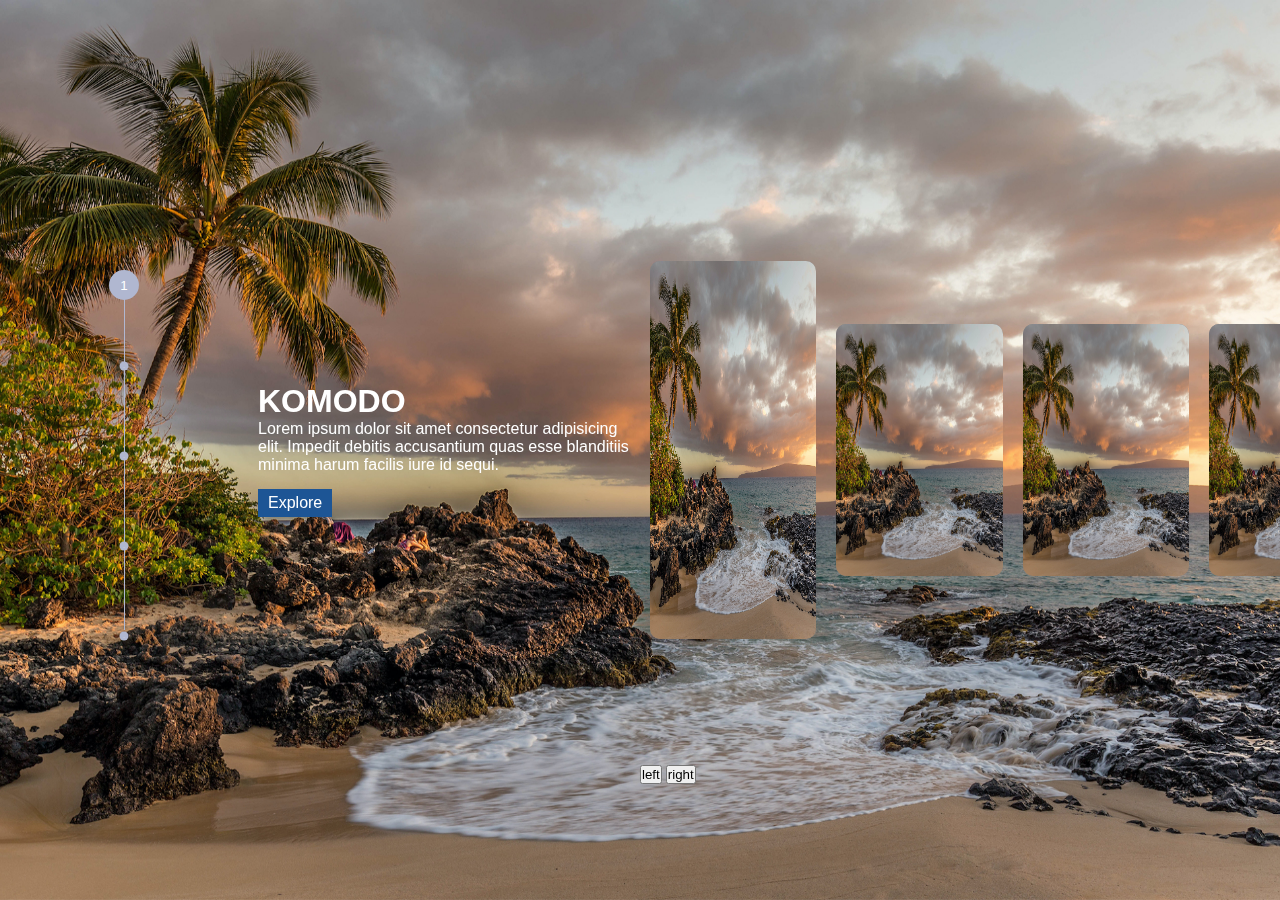
==== caraousel.html @ 193de3b9 "updated caraousel" ====
<!DOCTYPE html>
<html lang="en">

<head>
    <meta charset="UTF-8">
    <meta http-equiv="X-UA-Compatible" content="IE=edge">
    <meta name="viewport" content="width=device-width, initial-scale=1.0">
    <link rel="preload" href="css/carousel.css" as="style" onload="this.onload=null;this.rel='stylesheet'">
    <title>Document</title>
</head>

<body>
    <div class="main">

        <img class="main-image" src="images/carousel/komodo.jpg" />
        <div class="container">
            <div class="line-control">
                <div class="line">
                    <button class="line-button active">1</button>
                </div>
                <div class="line">
                    <button class="line-button">.</button>
                </div>
                <div class="line">
                    <button class="line-button">.</button>
                </div>
                <div class="line">
                    <button class="line-button">.</button>
                </div>
                <div class="line">
                    <button class="line-button">.</button>
                </div>
            </div>

            <div class="content">
                <h1>
                    KOMODO
                </h1>
                <p>Lorem ipsum dolor sit amet consectetur adipisicing elit. Impedit debitis accusantium quas esse
                    blanditiis minima harum facilis iure id sequi.</p>

                <button class="explore-button">Explore</button>
            </div>
            <div>
                <div class="images-container">

                    <div class="image-container active-image-container">
                        <img src="images/carousel/komodo.jpg" />
                    </div>


                    <div class="image-container">
                        <img src="images/carousel/komodo.jpg" />
                    </div>


                    <div class="image-container">
                        <img src="images/carousel/komodo.jpg" />
                    </div>


                    <div class="image-container">
                        <img src="images/carousel/komodo.jpg" />
                    </div>

                </div>
                <div>
                    <button>left</button>
                    <button>right</button>

                </div>
            </div>

        </div>
    </div>

</body>
<script src="js/carouselAnimation.js"></script>

</html>
---- css/carousel.css ----
* {
  margin: 0;
  padding: 0;
}
.main {
  width: 100vw;
  height: 100vh;
  display: flex;
  justify-content: center;
  align-items: center;
  overflow: hidden;
}

.main-image {
  position: fixed;
  top: 0;
  left: 0;
  width: 100%;
  height: 100%;
  z-index: -1;
}

.container {
  height: 70vh;
  width: 300vw;
  display: flex;
}

.line-control {
  display: flex;
  justify-content: center;
  align-items: center;
  width: 20%;
  height: 100%;
  flex-direction: column;
}
.line {
  height: 10vh;
  width: 1px;
  background-color: #b0b7d0;
  display: flex;
  justify-content: center;
  position: relative;
}
.line:last-child {
  height: 0;
}
.line-button {
  position: absolute;
  width: 30px;
  height: 30px;
  padding: 5px;
  aspect-ratio: 1;
  color: black;
  background-color: #b0b7d0;
  border-radius: 50%;
  border: none;
  outline: none;
  color: white;
  transform: scale(0.3) translateY(-30px);
}
.active {
  aspect-ratio: 1;
  transform: scale(1);
}

.content {
  width: 30%;
  padding: 10px;
  display: flex;
  flex-direction: column;
  justify-content: center;
  color: white;
  font-family: "Quicksand", sans-serif;
}

.explore-button {
  all: unset;
  width: max-content;
  padding: 5px;
  padding-left: 10px;
  padding-right: 10px;
  background-color: #1d5595;
  color: white;
  margin-top: 15px;
}
.images-container {
  width: 50vw;
  height: 100%;
  display: flex;
  align-items: center;
}
.image-container {
  margin: 10px;
  min-width: 13vw;
  height: 40%;
  background-color: gray;
  border-radius: 10px;
}

.image-container img {
  height: 100%;
  width: 100%;
  border-radius: 10px;
}

.active-image-container {
  height: 60%;
  border-radius: 10px;
}
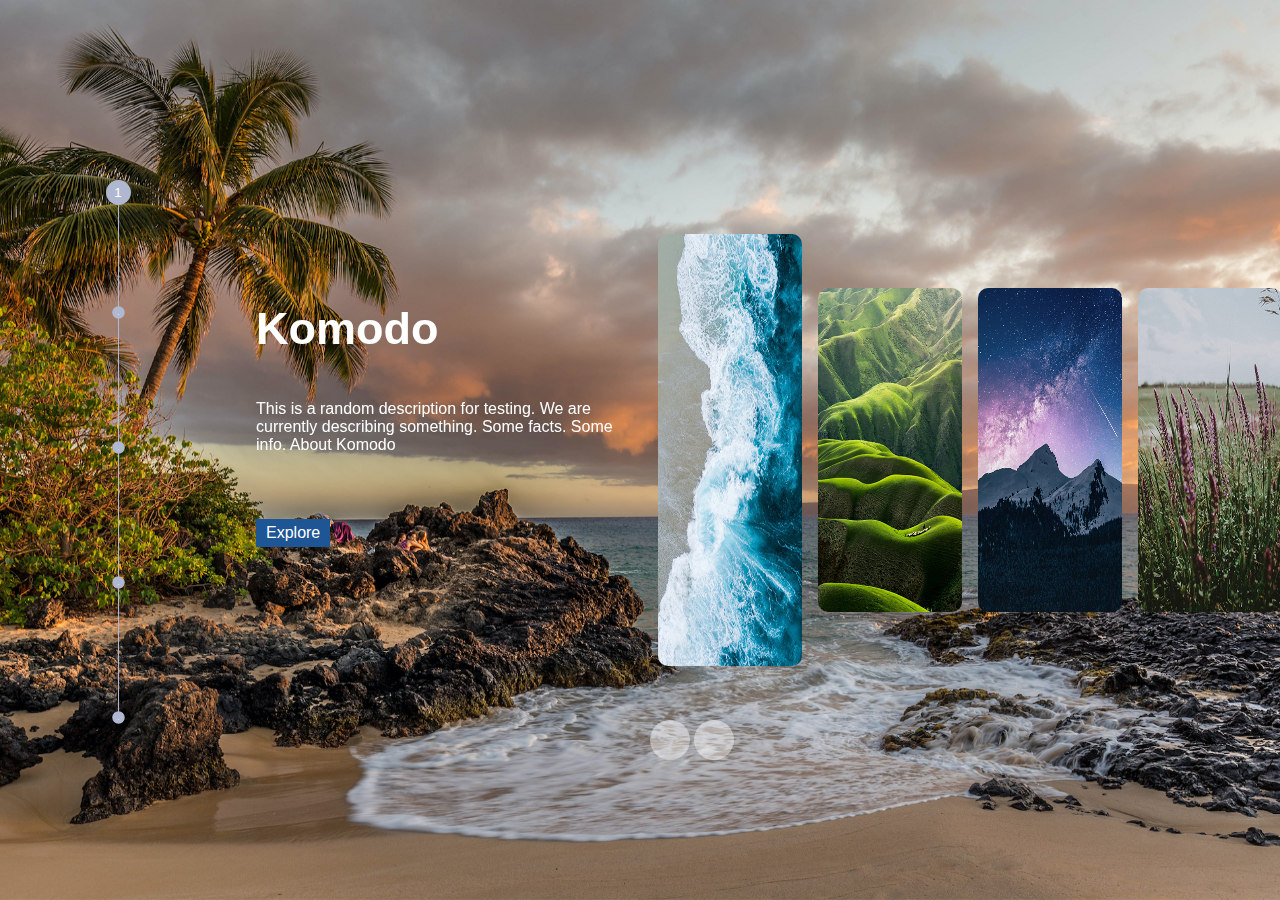
==== commit 12298f19: "Updated" ====
--- a/caraousel.html
+++ b/caraousel.html
@@ -6,67 +6,57 @@
     <meta http-equiv="X-UA-Compatible" content="IE=edge">
     <meta name="viewport" content="width=device-width, initial-scale=1.0">
     <link rel="preload" href="css/carousel.css" as="style" onload="this.onload=null;this.rel='stylesheet'">
+
+    <link rel="stylesheet" href="https://cdnjs.cloudflare.com/ajax/libs/font-awesome/6.2.0/css/all.min.css"
+        integrity="sha512-xh6O/CkQoPOWDdYTDqeRdPCVd1SpvCA9XXcUnZS2FmJNp1coAFzvtCN9BmamE+4aHK8yyUHUSCcJHgXloTyT2A=="
+        crossorigin="anonymous" referrerpolicy="no-referrer" />
+
     <title>Document</title>
 </head>
 
 <body>
     <div class="main">
 
-        <img class="main-image" src="images/carousel/komodo.jpg" />
+        <img id="main-image" src="images/carousel/cappadocia.jpg" />
         <div class="container">
             <div class="line-control">
                 <div class="line">
-                    <button class="line-button active">1</button>
+                    <button onclick="setPage(1)" class="line-button active" id="line-button1">1</button>
                 </div>
                 <div class="line">
-                    <button class="line-button">.</button>
+                    <button onclick="setPage(2)" class="line-button" id="line-button2">.</button>
                 </div>
                 <div class="line">
-                    <button class="line-button">.</button>
+                    <button onclick="setPage(3)" class="line-button" id="line-button3">.</button>
                 </div>
                 <div class="line">
-                    <button class="line-button">.</button>
+                    <button onclick="setPage(4)" class="line-button" id="line-button4">.</button>
                 </div>
                 <div class="line">
-                    <button class="line-button">.</button>
+                    <button onclick="setPage(5)" class="line-button" id="line-button5">.</button>
                 </div>
             </div>
 
             <div class="content">
-                <h1>
-                    KOMODO
+                <h1 id="title">
+                    cappadocia
                 </h1>
-                <p>Lorem ipsum dolor sit amet consectetur adipisicing elit. Impedit debitis accusantium quas esse
+                <p id="description">Lorem ipsum dolor sit amet consectetur adipisicing elit. Impedit debitis accusantium
+                    quas esse
                     blanditiis minima harum facilis iure id sequi.</p>
 
-                <button class="explore-button">Explore</button>
+                <button class="explore-button" onclick="goExplore()">Explore</button>
             </div>
             <div>
-                <div class="images-container">
-
-                    <div class="image-container active-image-container">
-                        <img src="images/carousel/komodo.jpg" />
-                    </div>
-
-
-                    <div class="image-container">
-                        <img src="images/carousel/komodo.jpg" />
-                    </div>
-
-
-                    <div class="image-container">
-                        <img src="images/carousel/komodo.jpg" />
-                    </div>
-
-
-                    <div class="image-container">
-                        <img src="images/carousel/komodo.jpg" />
-                    </div>
-
+                <div class="images-container" id="images-container">
                 </div>
                 <div>
-                    <button>left</button>
-                    <button>right</button>
+                    <button class="move-button" onclick="changeWithLeftRightButton(-1)">
+                        <i id="bars" class="fa-light fa-mobile-button" aria-hidden="true"></i>
+                    </button>
+                    <button class="move-button" onclick="changeWithLeftRightButton(1)">
+                        <i id="bars" class="fa-light fa-mobile-button" aria-hidden="true"></i>
+                    </button>
 
                 </div>
             </div>
@@ -74,6 +64,63 @@
         </div>
     </div>
 
+    <div class="main-mobile">
+        <img id="mobile-main-image" src="images/carousel/cappadocia.jpg" />
+        <div class="content">
+            <h1 id="mobile-title">
+                cappadocia
+            </h1>
+            <p id="mobile-description">Lorem ipsum dolor sit amet consectetur adipisicing elit. Impedit debitis accusantium
+                quas esse
+                blanditiis minima harum facilis iure id sequi.</p>
+
+            <button class="explore-button" onclick="goExploreMobile()">Explore</button>
+        </div>
+        <div class="images-container">
+            <button class="move-button" onclick="changeWithLeftRightButtonMobile(-1)">
+                <i id="bars" class="fa-light fa-mobile-button" aria-hidden="true"></i>
+            </button>
+            <div id="mobile-images-container" class="mobile-images-container">
+                <!-- <div class="image-container">
+                    <img src="images/carousel/cappadocia-c.jpg" id="mobile-main-carousel-item" />
+                </div>
+                <div class="image-container">
+                    <img src="images/carousel/kerala-c.jpg" onclick="changePageFromThumbnailMobile('mobile-secondary-carousel-item-1')"
+                        id="mobile-secondary-carousel-item-1" />
+                </div>
+                <div class="image-container">
+                    <img src="images/carousel/komodo-c.jpg" onclick="changePageFromThumbnailMobile('mobile-secondary-carousel-item-2')"
+                        id="mobile-secondary-carousel-item-2" />
+                </div>
+                <div class="image-container">
+                    <img src="images/carousel/malgovik-c.jpg" onclick="changePageFromThumbnailMobile('mobile-secondary-carousel-item-3')"
+                        id="mobile-secondary-carousel-item-3" />
+                </div> -->
+            </div>
+
+            <button class="move-button" onclick="changeWithLeftRightButtonMobile(1)">
+                <i id="bars" class="fa-light fa-mobile-button" aria-hidden="true"></i>
+            </button>
+        </div>
+        <div class="line-control">
+            <div class="line">
+                <button onclick="setPageMobile(1)" class="line-button active" id="mobile-line-button1">1</button>
+            </div>
+            <div class="line">
+                <button onclick="setPageMobile(2)" class="line-button" id="mobile-line-button2">.</button>
+            </div>
+            <div class="line">
+                <button onclick="setPageMobile(3)" class="line-button" id="mobile-line-button3">.</button>
+            </div>
+            <div class="line">
+                <button onclick="setPageMobile(4)" class="line-button" id="mobile-line-button4">.</button>
+            </div>
+            <div class="line">
+                <button onclick="setPageMobile(5)" class="line-button" id="mobile-line-button5">.</button>
+            </div>
+        </div>
+    </div>
+
 </body>
 <script src="js/carouselAnimation.js"></script>
 
--- a/css/carousel.css
+++ b/css/carousel.css
@@ -1,7 +1,11 @@
+@import url('https://fonts.googleapis.com/css2?family=Dangrek&display=swap');
+
 * {
   margin: 0;
   padding: 0;
-}
+  font-family: "Dm Sans", sans-serif;
+}
+
 .main {
   width: 100vw;
   height: 100vh;
@@ -11,17 +15,29 @@
   overflow: hidden;
 }
 
-.main-image {
+#main-image {
   position: fixed;
   top: 0;
   left: 0;
   width: 100%;
   height: 100%;
   z-index: -1;
-}
+
+}
+
+#mobile-main-image {
+  position: fixed;
+  top: 0;
+  left: 0;
+  width: 100%;
+  height: 100%;
+  z-index: -1;
+
+}
+
 
 .container {
-  height: 70vh;
+  height: 60vh;
   width: 300vw;
   display: flex;
 }
@@ -30,25 +46,28 @@
   display: flex;
   justify-content: center;
   align-items: center;
-  width: 20%;
+  width: 20vw;
   height: 100%;
   flex-direction: column;
 }
+
 .line {
-  height: 10vh;
+  height: 20vh;
   width: 1px;
   background-color: #b0b7d0;
   display: flex;
   justify-content: center;
   position: relative;
 }
+
 .line:last-child {
   height: 0;
 }
+
 .line-button {
   position: absolute;
-  width: 30px;
-  height: 30px;
+  width: 25px;
+  height: 25px;
   padding: 5px;
   aspect-ratio: 1;
   color: black;
@@ -57,15 +76,18 @@
   border: none;
   outline: none;
   color: white;
-  transform: scale(0.3) translateY(-30px);
-}
+  transform: scale(0.5) translateY(-30px);
+  cursor: pointer;
+}
+
 .active {
   aspect-ratio: 1;
   transform: scale(1);
 }
 
 .content {
-  width: 30%;
+  width: 30vw;
+  max-width: 30vw;
   padding: 10px;
   display: flex;
   flex-direction: column;
@@ -84,27 +106,194 @@
   color: white;
   margin-top: 15px;
 }
+
 .images-container {
   width: 50vw;
-  height: 100%;
-  display: flex;
-  align-items: center;
-}
+  max-width: 50vw;
+  height: 100%;
+  display: flex;
+  align-items: center;
+  overflow: hidden;
+}
+
 .image-container {
-  margin: 10px;
-  min-width: 13vw;
-  height: 40%;
-  background-color: gray;
-  border-radius: 10px;
-}
-
-.image-container img {
-  height: 100%;
-  width: 100%;
-  border-radius: 10px;
-}
-
-.active-image-container {
+  min-width: 12.5vw;
+  max-width: 12.5vw;
   height: 60%;
   border-radius: 10px;
-}
+  display: flex;
+  align-items: center;
+  justify-content: center;
+}
+
+.image-container img {
+  height: 100%;
+  width: 90%;
+  border-radius: 10px;
+}
+
+.active-image-container {
+  height: 80%;
+  border-radius: 10px;
+}
+
+.move-button {
+  background-color: #ffffff70;
+  border-radius: 50%;
+  width: 40px;
+  height: 40px;
+  border: none;
+  color: black;
+  font-size: 20px;
+}
+
+.main-mobile {
+  width: 100vw;
+  height: 100vh;
+  overflow: hidden;
+  display: none;
+}
+
+#title {
+  font-size: 45px;
+  margin-bottom: 5vh;
+  transform: translateY(-50px);
+}
+
+#mobile-title {
+  font-size: 45px;
+  margin-top: 4vh;
+  margin-bottom: 5vh;
+  transform: translateY(-50px);
+}
+
+#mobile-description {
+  transform: translateY(-50px);
+}
+
+#description {
+  transform: translateY(-50px);
+}
+
+@keyframes textAnimation {
+  0% {
+    opacity: 0;
+    transform: translateY(0px);
+  }
+
+
+
+  100% {
+    opacity: 1;
+    transform: translateY(-50px);
+  }
+}
+
+
+
+.animate-text {
+  animation: textAnimation 1s ease 1;
+}
+
+
+/* for lower than 761 px*/
+@media (max-width: 760px) {
+  .main {
+    display: none;
+  }
+
+  .main-mobile {
+    display: flex;
+    overflow-y: scroll;
+    flex-direction: column;
+    height: 100vh;
+  }
+
+  .content {
+    padding-top: 30px;
+    width: 100vw;
+    justify-content: start;
+    align-items: flex-start;
+    height: max-content;
+    max-height: 40vh;
+    min-height: 40vh;
+  }
+
+  .images-container {
+    display: flex;
+    justify-content: center;
+    width: 100vw;
+    min-width: 100vw;
+    height: 30%;
+    min-height: 30%;
+
+  }
+
+
+  #mobile-images-container {
+    width: 80vw;
+    display: flex;
+    height: 100%;
+    overflow: hidden;
+  }
+
+
+  .image-container {
+
+    width: 33.33%;
+    max-width: 33.33%;
+    min-width: 33.33%;
+    display: flex;
+    align-items: center;
+    justify-content: center;
+    height: 100%;
+    min-height: 100%;
+
+  }
+
+
+  .image-container img {
+    width: 90%;
+    height: 60%;
+  }
+
+
+
+  .line-control {
+    flex-direction: row;
+    width: 100vw;
+  }
+
+  .line {
+    width: 10vw;
+    height: 1px;
+  }
+
+  .line-button {
+    transform: scale(0.5) translateX(-60px) translateY(-25px);
+  }
+
+  .active {
+    aspect-ratio: 1;
+    transform: scale(1) translateX(-30px) translateY(-15px);
+  }
+
+  .content {
+    width: 100vw;
+    max-width: 100vw;
+  }
+
+
+
+
+  .move-button:first-child {
+    transform: translateX(6.25vw);
+    z-index: 100;
+  }
+
+  .move-button:last-child {
+    transform: translateX(-6.25vw);
+    z-index: 100;
+  }
+
+}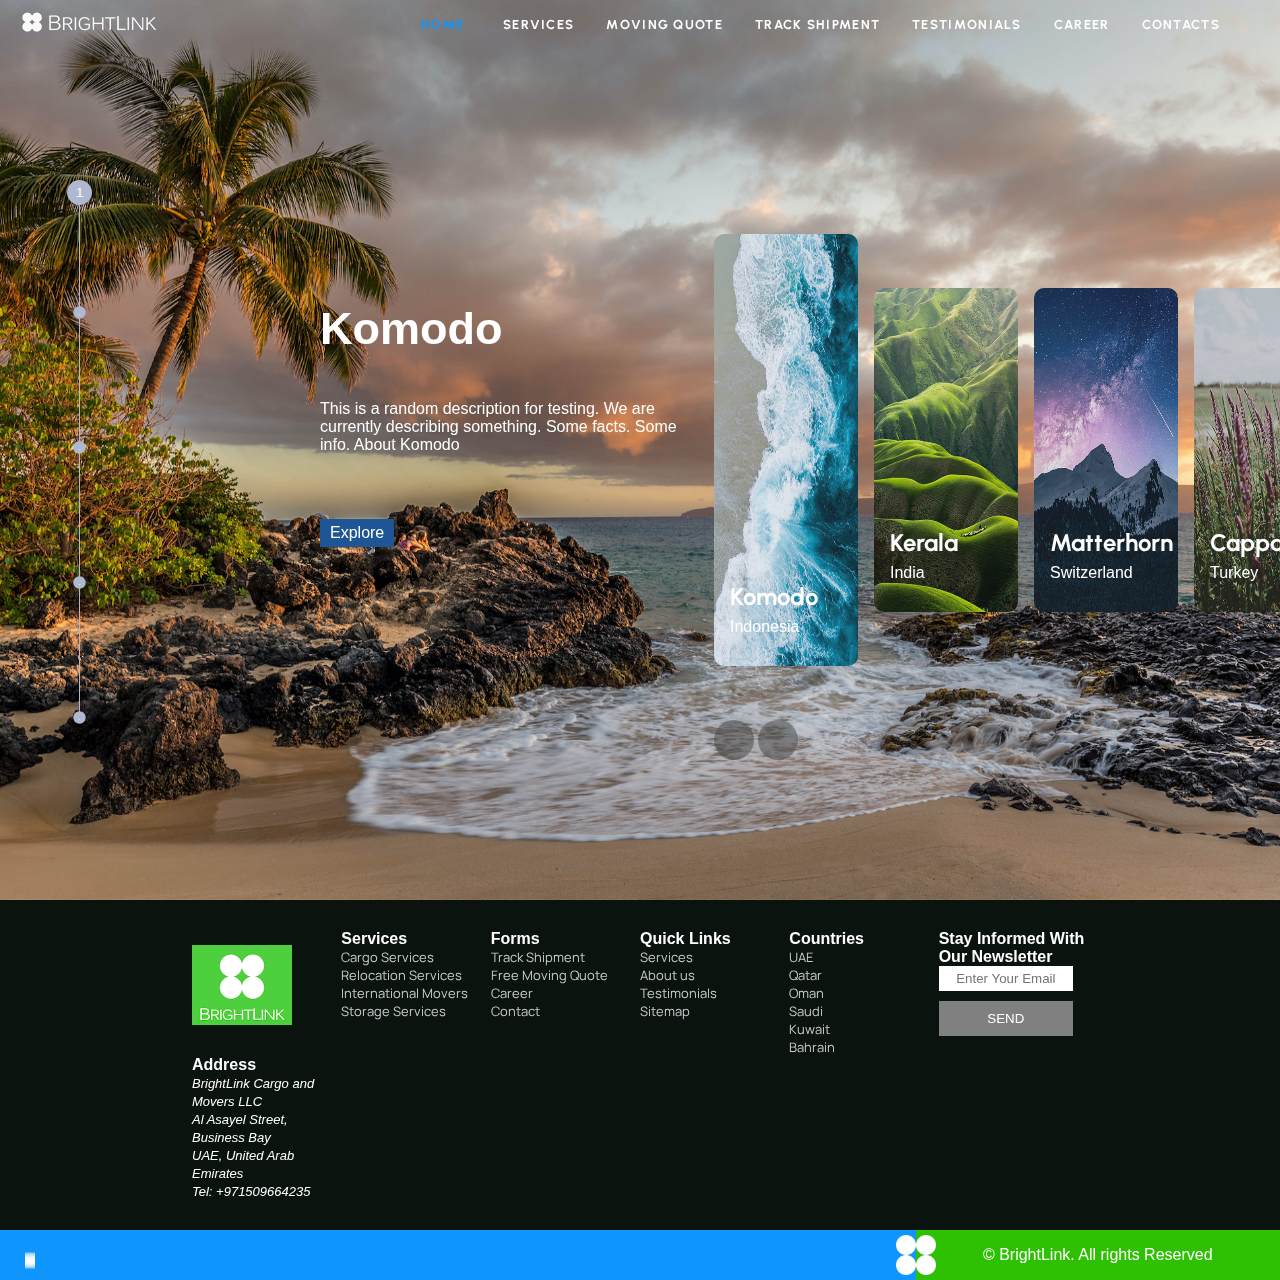
==== commit 8f2362d3: "updated" ====
--- a/caraousel.html
+++ b/caraousel.html
@@ -6,6 +6,9 @@
     <meta http-equiv="X-UA-Compatible" content="IE=edge">
     <meta name="viewport" content="width=device-width, initial-scale=1.0">
     <link rel="preload" href="css/carousel.css" as="style" onload="this.onload=null;this.rel='stylesheet'">
+    <link rel="preload" href="css/footer.css" as="style" onload="this.onload=null;this.rel='stylesheet'">
+    <link rel="preload" href="css/navbar.css" as="style" onload="this.onload=null;this.rel='stylesheet'">
+
 
     <link rel="stylesheet" href="https://cdnjs.cloudflare.com/ajax/libs/font-awesome/6.2.0/css/all.min.css"
         integrity="sha512-xh6O/CkQoPOWDdYTDqeRdPCVd1SpvCA9XXcUnZS2FmJNp1coAFzvtCN9BmamE+4aHK8yyUHUSCcJHgXloTyT2A=="
@@ -17,6 +20,46 @@
 <body>
     <div class="main">
 
+        <div class="nav" id="nav-color">
+            <div class="left">
+                <a class="navbar-brand" href="https://www.brightlinkcargo.com">
+                    <img src="images/logo.png" height="auto" width="auto" alt="BrightLink Logo" title="BrightLink">
+                </a>
+            </div>
+            <div class="right">
+    
+                <ul>
+                    <li class="nav-item"><a href="https://www.brightlinkcargo.com" id="active" class="nav-link">HOME</a>
+                    </li>
+                    <li class="nav-item"><a class="nav-link" href="service">SERVICES</a></li>
+                    <li class="nav-item"><a class="nav-link" href="free-moving-quote">MOVING QUOTE</a></li>
+                    <li class="nav-item"><a class="nav-link" href="track">TRACK SHIPMENT</a></li>
+                    <li class="nav-item"><a class="nav-link" href="testimonials">TESTIMONIALS</a></li>
+                    <li class="nav-item"><a class="nav-link" href="career">CAREER</a></li>
+                    <li class="nav-item"><a class="nav-link" href="contact">CONTACTS</a>
+                    </li>
+                </ul>
+    
+            </div>
+        </div>
+    
+    
+    
+        <div class="nav-mobile" id="nav-color-mobile">
+            <div class="left">
+                <a class="navbar-brand" href="https://www.brightlinkcargo.com">
+                    <img src="images/logo.png" height="auto" width="auto" alt="BrightLink Logo" title="BrightLink">
+                </a>
+            </div>
+            <div class="right">
+                <a onclick="toggleNavButton()">
+                    <i id="bars" class="fa fa-bars" aria-hidden="true"></i>
+                </a>
+            </div>
+        </div>
+    
+    
+
         <img id="main-image" src="images/carousel/cappadocia.jpg" />
         <div class="container">
             <div class="line-control">
@@ -36,6 +79,8 @@
                     <button onclick="setPage(5)" class="line-button" id="line-button5">.</button>
                 </div>
             </div>
+
+
 
             <div class="content">
                 <h1 id="title">
@@ -52,10 +97,10 @@
                 </div>
                 <div>
                     <button class="move-button" onclick="changeWithLeftRightButton(-1)">
-                        <i id="bars" class="fa-light fa-mobile-button" aria-hidden="true"></i>
+                        <i id="bars" class="fa-solid fa-arrow-left" aria-hidden="true"></i>
                     </button>
                     <button class="move-button" onclick="changeWithLeftRightButton(1)">
-                        <i id="bars" class="fa-light fa-mobile-button" aria-hidden="true"></i>
+                        <i id="bars" class="fa-solid fa-arrow-right" aria-hidden="true"></i>
                     </button>
 
                 </div>
@@ -70,7 +115,8 @@
             <h1 id="mobile-title">
                 cappadocia
             </h1>
-            <p id="mobile-description">Lorem ipsum dolor sit amet consectetur adipisicing elit. Impedit debitis accusantium
+            <p id="mobile-description">Lorem ipsum dolor sit amet consectetur adipisicing elit. Impedit debitis
+                accusantium
                 quas esse
                 blanditiis minima harum facilis iure id sequi.</p>
 
@@ -81,21 +127,6 @@
                 <i id="bars" class="fa-light fa-mobile-button" aria-hidden="true"></i>
             </button>
             <div id="mobile-images-container" class="mobile-images-container">
-                <!-- <div class="image-container">
-                    <img src="images/carousel/cappadocia-c.jpg" id="mobile-main-carousel-item" />
-                </div>
-                <div class="image-container">
-                    <img src="images/carousel/kerala-c.jpg" onclick="changePageFromThumbnailMobile('mobile-secondary-carousel-item-1')"
-                        id="mobile-secondary-carousel-item-1" />
-                </div>
-                <div class="image-container">
-                    <img src="images/carousel/komodo-c.jpg" onclick="changePageFromThumbnailMobile('mobile-secondary-carousel-item-2')"
-                        id="mobile-secondary-carousel-item-2" />
-                </div>
-                <div class="image-container">
-                    <img src="images/carousel/malgovik-c.jpg" onclick="changePageFromThumbnailMobile('mobile-secondary-carousel-item-3')"
-                        id="mobile-secondary-carousel-item-3" />
-                </div> -->
             </div>
 
             <button class="move-button" onclick="changeWithLeftRightButtonMobile(1)">
@@ -121,7 +152,121 @@
         </div>
     </div>
 
+
+
+
+
+    <!--Footer_Top Section-->
+    <footer class="footer">
+        <div class="container">
+            <div class="footer-column">
+                <div class="social-icons">
+                    <img src="images/logo-f.png" alt="Movers" width="100" class="footer_logo" style="margin-top: 15px;">
+                </div>
+            </div>
+            <div class="footer-column">
+                <h4>Services</h4>
+                <ul>
+                    <li><a href="cargo-service">Cargo Services</a></li>
+                    <li><a href="movers-and-packers">Relocation Services</a></li>
+                    <li><a href="movers-and-packers">International Movers</a></li>
+                    <li><a href="storage-and-warehousing">Storage Services</a></li>
+                </ul>
+            </div>
+            <div class="footer-column">
+                <h4>Forms</h4>
+                <ul>
+                    <li><a href="track">Track Shipment</a></li>
+                    <li><a href="free-moving-quote">Free Moving Quote</a></li>
+                    <li><a href="career">Career</a></li>
+                    <li><a href="contact">Contact</a></li>
+                </ul>
+            </div>
+            <div class="footer-column">
+                <h4>Quick Links</h4>
+                <ul>
+                    <li><a href="service">Services</a></li>
+                    <li><a href="#about-us">About us</a></li>
+                    <li><a href="testimonials">Testimonials</a></li>
+                    <li><a href="sitemap">Sitemap</a></li>
+                </ul>
+            </div>
+            <div class="footer-column">
+                <h4>Countries</h4>
+                <ul>
+                    <li><a href="uae/">UAE</a></li>
+                    <li><a href="qatar/">Qatar</a></li>
+                    <li><a href="oman/">Oman</a></li>
+                    <li><a href="ksa/">Saudi</a></li>
+                    <li><a href="kuwait/">Kuwait</a></li>
+                    <li><a href="bahrain/">Bahrain</a></li>
+                </ul>
+            </div>
+            <div class="footer-column">
+                <div class="newsletter">
+                    <h4>Stay Informed With Our Newsletter</h4>
+                    <form class="form " id="mailchimp" novalidate="true">
+                        <input placeholder="Enter Your Email" class="newsletter-field form-control " type="email"
+                            pattern=".{5,100}" required="" name="EMAIL">
+                        <button type="submit" class="btn btn-block btn_newsletter ">
+                            SEND
+                        </button>
+                        <div id="subscribe-result"></div>
+                    </form>
+                </div>
+            </div>
+
+            <div class="footer-column">
+                <h4>Address</h4>
+                <address>
+                    <p>
+                        <font color="white" size="2">BrightLink Cargo and Movers LLC<br>
+                            Al Asayel Street, Business Bay<br>
+                            UAE, United Arab Emirates<br>
+                            Tel: +971509664235
+                        </font>
+                    </p>
+                </address>
+            </div>
+
+        </div>
+    </footer>
+    <!--Footer_Bottom Section-->
+    <div class="bottomrow">
+        <div class="left">
+
+            <div class="socialbtns ">
+                <a class=" smGlobalBtn" href="https://www.facebook.com/BrightLinkCargo"><i
+                        class="fa-brands fa-facebook"></i>
+                </a>
+                <a class=" smGlobalBtn" href="https://twitter.com/BrightLinkCargo">
+                    <i class="fa-brands fa-twitter"></i>
+                </a>
+                <a class=" smGlobalBtn" href="https://www.linkedin.com/company/brightlinkcargo">
+                    <i class="fa-brands fa-linkedin"></i>
+                </a>
+                <a class=" smGlobalBtn" href="https://www.instagram.com/brightlinkcargo/">
+                    <i class="fa-brands fa-instagram"></i>
+                </a>
+                <a class=" smGlobalBtn" href="https://www.pinterest.com/brightlinkcargo/">
+                    <i class="fa-brands fa-pinterest"></i>
+                </a>
+            </div>
+
+        </div>
+        <img src="images/footericon.png" alt="Door to Door Cargo" title="BrightLink Cargo and Movers" width="40"
+            height="40" class="footerlogo">
+        <div class="right">
+            <p class="copyright_p text-center">&copy; BrightLink. <span class="rights-text">All rights
+                    Reserved</span> </p>
+        </div>
+    </div>
+
+
+
 </body>
 <script src="js/carouselAnimation.js"></script>
+<script src="js/navbar.js"></script>
+
 
 </html>--- a/css/carousel.css
+++ b/css/carousel.css
@@ -1,4 +1,6 @@
 @import url('https://fonts.googleapis.com/css2?family=Dangrek&display=swap');
+@import url('https://fonts.googleapis.com/css2?family=Urbanist:wght@700&display=swap');
+@import url('https://fonts.googleapis.com/css2?family=Manrope&display=swap');
 
 * {
   margin: 0;
@@ -22,6 +24,8 @@
   width: 100%;
   height: 100%;
   z-index: -1;
+  overflow-x: hidden;
+
 
 }
 
@@ -33,6 +37,7 @@
   height: 100%;
   z-index: -1;
 
+
 }
 
 
@@ -46,10 +51,11 @@
   display: flex;
   justify-content: center;
   align-items: center;
-  width: 20vw;
+  width: 30vw;
   height: 100%;
   flex-direction: column;
 }
+
 
 .line {
   height: 20vh;
@@ -58,6 +64,7 @@
   display: flex;
   justify-content: center;
   position: relative;
+  right: 10%;
 }
 
 .line:last-child {
@@ -117,19 +124,48 @@
 }
 
 .image-container {
+  position: relative;
   min-width: 12.5vw;
   max-width: 12.5vw;
   height: 60%;
   border-radius: 10px;
   display: flex;
-  align-items: center;
-  justify-content: center;
-}
+  align-items: flex-end;
+  word-break: break-all;
+  word-wrap: break-word;
+}
+
+.caption {
+  position: absolute;
+  z-index: 20;
+  color: white;
+  font-family: 'Urbanist', sans-serif;
+  font-size: 24px;
+  left: 1.25vw;
+  width: 11.25vw;
+  max-width: 11.25vw;
+  margin-bottom: 55px;
+}
+
+
+.secondary-caption {
+  position: absolute;
+  z-index: 20;
+  bottom: 0;
+  color: white;
+  left: 1.25vw;
+  width: 11.25vw;
+  margin-bottom: 30px;
+}
+
+
 
 .image-container img {
   height: 100%;
   width: 90%;
   border-radius: 10px;
+
+  filter: contrast(88%);
 }
 
 .active-image-container {
@@ -138,12 +174,12 @@
 }
 
 .move-button {
-  background-color: #ffffff70;
+  background-color: #44444480;
+  color: black;
   border-radius: 50%;
   width: 40px;
   height: 40px;
   border: none;
-  color: black;
   font-size: 20px;
 }
 
@@ -234,7 +270,6 @@
     width: 80vw;
     display: flex;
     height: 100%;
-    overflow: hidden;
   }
 
 
@@ -270,7 +305,7 @@
   }
 
   .line-button {
-    transform: scale(0.5) translateX(-60px) translateY(-25px);
+    transform: scale(0.5) translateX(-50px) translateY(-25px);
   }
 
   .active {
--- a/css/footer.css
+++ b/css/footer.css
@@ -0,0 +1,136 @@
+@import url('https://fonts.googleapis.com/css2?family=Urbanist:wght@700&display=swap');
+@import url('https://fonts.googleapis.com/css2?family=Manrope&display=swap');
+
+
+/* Hide scrollbar for Chrome, Safari and Opera */
+*::-webkit-scrollbar {
+  display: none;
+}
+
+/* Hide scrollbar for IE, Edge and Firefox */
+* {
+  -ms-overflow-style: none;  /* IE and Edge */
+  scrollbar-width: none;  /* Firefox */
+}
+
+
+
+.footer {
+  background-color: #0b130f;
+  color: white;
+  font-family: 'Manrope', sans-serif ;
+  width: 100vw;
+  height: max-content;
+}
+
+.footer .container {
+  max-width: 70%;
+  margin: auto;
+  display: grid;
+  grid-template-columns: 1fr 1fr 1fr 1fr 1fr 1fr;
+  padding: 30px;
+  height: max-content;
+}
+
+.footer-column ul {
+  list-style: none;
+}
+
+.footer-column ul li a {
+  all: unset;
+  font-size: small;
+  color: #cacaca;
+  font-family: 'Manrope', sans-serif ;
+}
+.footer-column input {
+  border: none;
+  outline: none;
+  padding-top: 5px;
+  padding-bottom: 5px;
+  width: 90%;
+  text-align: center;
+}
+.footer-column button {
+  border: none;
+  outline: none;
+  padding: 10px;
+  margin-top: 10px;
+  width: 90%;
+  background-color: gray;
+  color: white;
+}
+
+.bottomrow {
+  display: flex;
+  background-color: #0e95fe;
+  height: 50px;
+}
+
+.bottomrow .left {
+  width: 70%;
+  display: flex;
+  align-items: center;
+  margin-top: 10px;
+  gap: 15px;
+  margin-left: 25px;
+  font-family: 'Manrope', sans-serif ;
+  
+}
+
+.bottomrow .right {
+  width: 30%;
+  display: flex;
+  flex-direction: row;
+  justify-content: center;
+  align-items: center;
+  background-color: #2ec002;
+  color: white;
+  font-family: 'Manrope', sans-serif ;
+
+}
+.smGlobalBtn {
+  text-decoration: none;
+}
+
+.smGlobalBtn i {
+  position: relative;
+  color: white;
+  height: 30px;
+  width: 30px;
+  border-radius: 50%;
+  border: 1px solid white;
+  font-size: 13px;
+  align-items: center;
+  flex-direction: row;
+}
+.smGlobalBtn i::before {
+  position: absolute;
+  top: 50%;
+  left: 50%;
+  transform: translate(-50%, -50%);
+
+}
+.bottomrow .left .socialbtns i:hover{
+  background-color: white;
+  color: #0e95fe;
+  
+}
+
+.footerlogo
+{
+    transform: translateX(20px);
+    margin-top: auto;
+    margin-bottom: auto;
+}
+
+
+@media (max-width: 575px) {
+  .footer .container {
+    width: 80%;
+    grid-template-columns: 1fr 1fr;
+  }
+  .rights-text
+  {
+    display: none;
+  }
+}
--- a/css/navbar.css
+++ b/css/navbar.css
@@ -0,0 +1,122 @@
+.nav {
+    position: fixed;
+    width: 100%;
+    padding: 20px;
+    left: 0%;
+    top: 0%;
+    display: flex;
+    height: 1%;
+    justify-content: space-between;
+    z-index: 10;
+}
+
+.nav .right {
+    margin-right: 5vw;
+    display: flex;
+    justify-content: right;
+}
+
+.nav .right ul {
+    display: flex;
+    list-style: none;
+    justify-content: center;
+    align-items: center;
+}
+
+.left .navbar-brand {
+    position: fixed;
+    display: flex;
+    top: 10px;
+}
+
+.nav-link {
+    display: block;
+    padding: 0.5rem 1rem;
+    color: white;
+    text-decoration: none;
+    font-weight: bolder;
+    min-width: 50px;
+    letter-spacing: 1.3px;
+    font-size: small;
+    font-family: 'Urbanist', sans-serif ;
+
+}
+
+.nav-link:hover {
+    color: #0e95fe90;
+}
+
+#active {
+    color: #0e95fe;
+}
+
+#bars {
+    color: white;
+    -webkit-transform: scale(1.8, 1);
+    -moz-transform: scale(1.8, 1);
+    -ms-transform: scale(1.8, 1);
+    -o-transform: scale(1.8, 1);
+    transform: scale(1.8, 1);
+  }
+  
+
+.nav-mobile {
+    position: fixed;
+    width: 100%;
+    height: max-content;
+    padding: 20px;
+    left: 0%;
+    top: 0;
+    display: none;
+    justify-content: space-between;
+    z-index: 10;
+}
+
+#nav-expanded {
+    position: fixed;
+    margin-left: 5vw;
+    width: 80vw;
+    height: max-content;
+    padding: 20px;
+    top: 7.5vh;
+    left: 0px;
+    justify-content: space-between;
+    z-index: 10;
+    background-color: rgba(10, 10, 10, 0.88);
+    justify-content: center;
+    text-decoration: none;
+    text-align: center;
+}
+
+#nav-expanded ul {
+    list-style: none;
+}
+
+#nav-expanded .nav-link {
+    padding: 0;
+}
+
+.nav-mobile .right {
+    margin-right: 10vw;
+}
+
+
+@media (max-width: 980px) {
+    .nav-mobile {
+        display: flex;
+    }
+
+    .nav {
+        display: none;
+    }
+
+    #nav-expanded {
+        display: flex;
+    }
+}
+
+@media (min-width: 981px) {
+    #nav-expanded {
+        display: none;
+    }
+}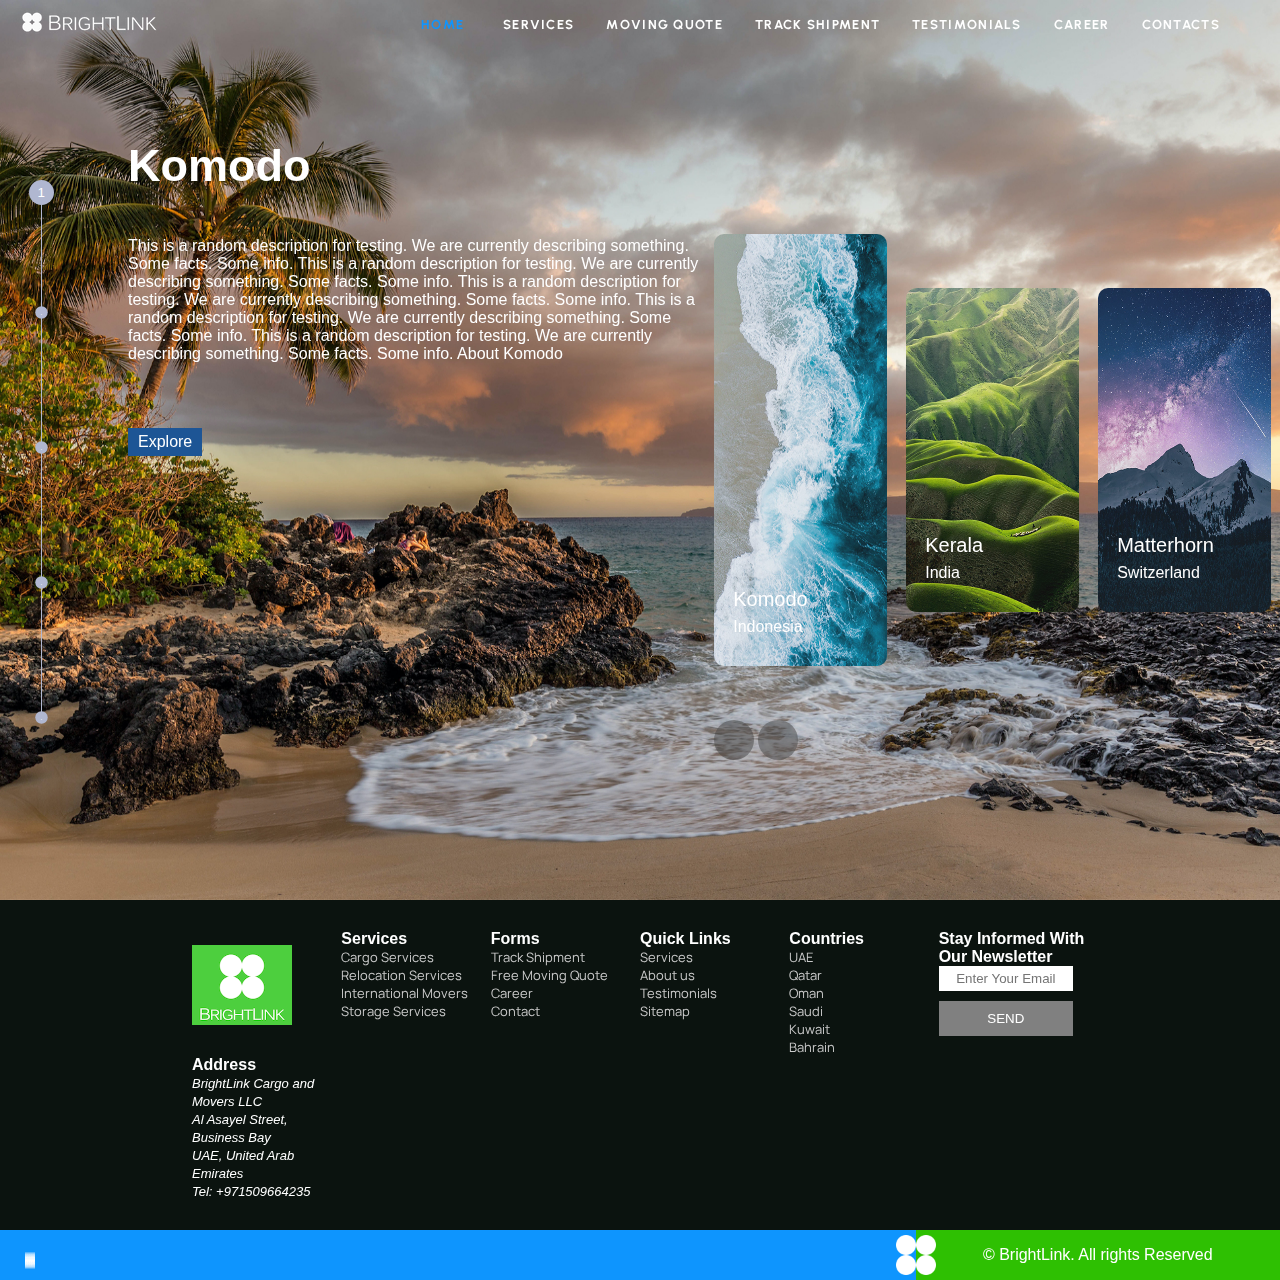
==== commit 5b54a86a: "removed empty lines" ====
--- a/caraousel.html
+++ b/caraousel.html
@@ -1,6 +1,5 @@
 <!DOCTYPE html>
 <html lang="en">
-
 <head>
     <meta charset="UTF-8">
     <meta http-equiv="X-UA-Compatible" content="IE=edge">
@@ -8,18 +7,13 @@
     <link rel="preload" href="css/carousel.css" as="style" onload="this.onload=null;this.rel='stylesheet'">
     <link rel="preload" href="css/footer.css" as="style" onload="this.onload=null;this.rel='stylesheet'">
     <link rel="preload" href="css/navbar.css" as="style" onload="this.onload=null;this.rel='stylesheet'">
-
-
     <link rel="stylesheet" href="https://cdnjs.cloudflare.com/ajax/libs/font-awesome/6.2.0/css/all.min.css"
         integrity="sha512-xh6O/CkQoPOWDdYTDqeRdPCVd1SpvCA9XXcUnZS2FmJNp1coAFzvtCN9BmamE+4aHK8yyUHUSCcJHgXloTyT2A=="
         crossorigin="anonymous" referrerpolicy="no-referrer" />
-
     <title>Document</title>
 </head>
-
 <body>
     <div class="main">
-
         <div class="nav" id="nav-color">
             <div class="left">
                 <a class="navbar-brand" href="https://www.brightlinkcargo.com">
@@ -27,7 +21,6 @@
                 </a>
             </div>
             <div class="right">
-    
                 <ul>
                     <li class="nav-item"><a href="https://www.brightlinkcargo.com" id="active" class="nav-link">HOME</a>
                     </li>
@@ -39,27 +32,8 @@
                     <li class="nav-item"><a class="nav-link" href="contact">CONTACTS</a>
                     </li>
                 </ul>
-    
-            </div>
-        </div>
-    
-    
-    
-        <div class="nav-mobile" id="nav-color-mobile">
-            <div class="left">
-                <a class="navbar-brand" href="https://www.brightlinkcargo.com">
-                    <img src="images/logo.png" height="auto" width="auto" alt="BrightLink Logo" title="BrightLink">
-                </a>
-            </div>
-            <div class="right">
-                <a onclick="toggleNavButton()">
-                    <i id="bars" class="fa fa-bars" aria-hidden="true"></i>
-                </a>
-            </div>
-        </div>
-    
-    
-
+            </div>
+        </div>
         <img id="main-image" src="images/carousel/cappadocia.jpg" />
         <div class="container">
             <div class="line-control">
@@ -79,9 +53,6 @@
                     <button onclick="setPage(5)" class="line-button" id="line-button5">.</button>
                 </div>
             </div>
-
-
-
             <div class="content">
                 <h1 id="title">
                     cappadocia
@@ -89,7 +60,6 @@
                 <p id="description">Lorem ipsum dolor sit amet consectetur adipisicing elit. Impedit debitis accusantium
                     quas esse
                     blanditiis minima harum facilis iure id sequi.</p>
-
                 <button class="explore-button" onclick="goExplore()">Explore</button>
             </div>
             <div>
@@ -97,18 +67,40 @@
                 </div>
                 <div>
                     <button class="move-button" onclick="changeWithLeftRightButton(-1)">
-                        <i id="bars" class="fa-solid fa-arrow-left" aria-hidden="true"></i>
+                        <i id="bars" class="fa-solid fa-chevron-left" aria-hidden="true"></i>
                     </button>
                     <button class="move-button" onclick="changeWithLeftRightButton(1)">
-                        <i id="bars" class="fa-solid fa-arrow-right" aria-hidden="true"></i>
+                        <i id="bars" class="fa-solid fa-chevron-right" aria-hidden="true"></i>
                     </button>
-
-                </div>
-            </div>
-
-        </div>
-    </div>
-
+                </div>
+            </div>
+        </div>
+    </div>
+    <div class="nav-mobile" id="nav-color-mobile">
+        <div class="left">
+            <a class="navbar-brand" href="https://www.brightlinkcargo.com">
+                <img src="images/logo.png" height="auto" width="auto" alt="BrightLink Logo" title="BrightLink">
+            </a>
+        </div>
+        <div class="right">
+            <a onclick="toggleNavButton()">
+                <i id="bars" class="fa fa-bars" aria-hidden="true"></i>
+            </a>
+        </div>
+    </div>
+    <div id="nav-expanded" class="hide">
+        <ul>
+            <li class="nav-item"><a href="https://www.brightlinkcargo.com" id="active" class="nav-link">HOME</a>
+            </li>
+            <li class="nav-item"><a class="nav-link" href="service">SERVICES</a></li>
+            <li class="nav-item"><a class="nav-link" href="free-moving-quote">MOVING QUOTE</a></li>
+            <li class="nav-item"><a class="nav-link" href="track">TRACK SHIPMENT</a></li>
+            <li class="nav-item"><a class="nav-link" href="testimonials">TESTIMONIALS</a></li>
+            <li class="nav-item"><a class="nav-link" href="career">CAREER</a></li>
+            <li class="nav-item"><a class="nav-link" href="contact">CONTACTS</a>
+            </li>
+        </ul>
+    </div>
     <div class="main-mobile">
         <img id="mobile-main-image" src="images/carousel/cappadocia.jpg" />
         <div class="content">
@@ -119,18 +111,16 @@
                 accusantium
                 quas esse
                 blanditiis minima harum facilis iure id sequi.</p>
-
             <button class="explore-button" onclick="goExploreMobile()">Explore</button>
         </div>
         <div class="images-container">
             <button class="move-button" onclick="changeWithLeftRightButtonMobile(-1)">
-                <i id="bars" class="fa-light fa-mobile-button" aria-hidden="true"></i>
+                <i id="bars" class="fa-solid fa-chevron-left" aria-hidden="true"></i>
             </button>
             <div id="mobile-images-container" class="mobile-images-container">
             </div>
-
             <button class="move-button" onclick="changeWithLeftRightButtonMobile(1)">
-                <i id="bars" class="fa-light fa-mobile-button" aria-hidden="true"></i>
+                <i id="bars" class="fa-solid fa-chevron-right" aria-hidden="true"></i>
             </button>
         </div>
         <div class="line-control">
@@ -151,11 +141,6 @@
             </div>
         </div>
     </div>
-
-
-
-
-
     <!--Footer_Top Section-->
     <footer class="footer">
         <div class="container">
@@ -215,7 +200,6 @@
                     </form>
                 </div>
             </div>
-
             <div class="footer-column">
                 <h4>Address</h4>
                 <address>
@@ -228,13 +212,11 @@
                     </p>
                 </address>
             </div>
-
         </div>
     </footer>
     <!--Footer_Bottom Section-->
     <div class="bottomrow">
         <div class="left">
-
             <div class="socialbtns ">
                 <a class=" smGlobalBtn" href="https://www.facebook.com/BrightLinkCargo"><i
                         class="fa-brands fa-facebook"></i>
@@ -252,7 +234,6 @@
                     <i class="fa-brands fa-pinterest"></i>
                 </a>
             </div>
-
         </div>
         <img src="images/footericon.png" alt="Door to Door Cargo" title="BrightLink Cargo and Movers" width="40"
             height="40" class="footerlogo">
@@ -261,12 +242,7 @@
                     Reserved</span> </p>
         </div>
     </div>
-
-
-
 </body>
 <script src="js/carouselAnimation.js"></script>
 <script src="js/navbar.js"></script>
-
-
 </html>--- a/css/carousel.css
+++ b/css/carousel.css
@@ -1,13 +1,11 @@
 @import url('https://fonts.googleapis.com/css2?family=Dangrek&display=swap');
 @import url('https://fonts.googleapis.com/css2?family=Urbanist:wght@700&display=swap');
 @import url('https://fonts.googleapis.com/css2?family=Manrope&display=swap');
-
 * {
   margin: 0;
   padding: 0;
   font-family: "Dm Sans", sans-serif;
 }
-
 .main {
   width: 100vw;
   height: 100vh;
@@ -16,7 +14,6 @@
   align-items: center;
   overflow: hidden;
 }
-
 #main-image {
   position: fixed;
   top: 0;
@@ -25,10 +22,7 @@
   height: 100%;
   z-index: -1;
   overflow-x: hidden;
-
-
-}
-
+}
 #mobile-main-image {
   position: fixed;
   top: 0;
@@ -36,27 +30,20 @@
   width: 100%;
   height: 100%;
   z-index: -1;
-
-
-}
-
-
+}
 .container {
   height: 60vh;
   width: 300vw;
   display: flex;
 }
-
 .line-control {
   display: flex;
   justify-content: center;
   align-items: center;
-  width: 30vw;
+  width: 10vw;
   height: 100%;
   flex-direction: column;
 }
-
-
 .line {
   height: 20vh;
   width: 1px;
@@ -66,18 +53,15 @@
   position: relative;
   right: 10%;
 }
-
 .line:last-child {
   height: 0;
 }
-
 .line-button {
   position: absolute;
   width: 25px;
   height: 25px;
   padding: 5px;
   aspect-ratio: 1;
-  color: black;
   background-color: #b0b7d0;
   border-radius: 50%;
   border: none;
@@ -86,23 +70,21 @@
   transform: scale(0.5) translateY(-30px);
   cursor: pointer;
 }
-
 .active {
   aspect-ratio: 1;
   transform: scale(1);
 }
-
 .content {
-  width: 30vw;
-  max-width: 30vw;
+  padding-top: 30px;
+  width: 45vw;
+  max-width: 50vw;
+  min-height: max-content;
   padding: 10px;
   display: flex;
   flex-direction: column;
-  justify-content: center;
   color: white;
   font-family: "Quicksand", sans-serif;
 }
-
 .explore-button {
   all: unset;
   width: max-content;
@@ -112,149 +94,128 @@
   background-color: #1d5595;
   color: white;
   margin-top: 15px;
-}
-
+  cursor: pointer;
+}
 .images-container {
-  width: 50vw;
-  max-width: 50vw;
+  width: 45vw;
+  max-width: 45vw;
   height: 100%;
   display: flex;
   align-items: center;
   overflow: hidden;
 }
-
 .image-container {
   position: relative;
-  min-width: 12.5vw;
-  max-width: 12.5vw;
+  min-width: 15vw;
+  max-width: 15vw;
   height: 60%;
   border-radius: 10px;
   display: flex;
   align-items: flex-end;
   word-break: break-all;
   word-wrap: break-word;
-}
-
+  cursor: pointer;
+}
 .caption {
   position: absolute;
   z-index: 20;
   color: white;
-  font-family: 'Urbanist', sans-serif;
-  font-size: 24px;
-  left: 1.25vw;
-  width: 11.25vw;
-  max-width: 11.25vw;
+  font-size: 20px;
+  left: 1.5vw;
+  width: 13.5vw;
+  max-width: 13.5vw;
   margin-bottom: 55px;
-}
-
-
+  font-weight: 300;
+}
 .secondary-caption {
   position: absolute;
   z-index: 20;
   bottom: 0;
   color: white;
-  left: 1.25vw;
-  width: 11.25vw;
+  left: 1.5vw;
+  width: 13.5vw;
+  max-width: 13.5vw;
   margin-bottom: 30px;
 }
-
-
-
 .image-container img {
   height: 100%;
   width: 90%;
   border-radius: 10px;
-
   filter: contrast(88%);
 }
-
 .active-image-container {
   height: 80%;
   border-radius: 10px;
 }
-
 .move-button {
   background-color: #44444480;
-  color: black;
   border-radius: 50%;
   width: 40px;
   height: 40px;
   border: none;
   font-size: 20px;
-}
-
+  cursor: pointer;
+}
 .main-mobile {
   width: 100vw;
   height: 100vh;
   overflow: hidden;
   display: none;
 }
-
 #title {
   font-size: 45px;
   margin-bottom: 5vh;
   transform: translateY(-50px);
 }
-
 #mobile-title {
   font-size: 45px;
-  margin-top: 4vh;
+  margin-top: 10vh;
   margin-bottom: 5vh;
   transform: translateY(-50px);
 }
-
 #mobile-description {
   transform: translateY(-50px);
 }
-
 #description {
   transform: translateY(-50px);
 }
-
 @keyframes textAnimation {
   0% {
     opacity: 0;
     transform: translateY(0px);
   }
-
-
-
   100% {
     opacity: 1;
     transform: translateY(-50px);
   }
 }
-
-
-
 .animate-text {
   animation: textAnimation 1s ease 1;
 }
-
-
 /* for lower than 761 px*/
 @media (max-width: 760px) {
   .main {
     display: none;
   }
-
   .main-mobile {
     display: flex;
     overflow-y: scroll;
     flex-direction: column;
     height: 100vh;
   }
-
   .content {
     padding-top: 30px;
+    padding: 15px;
     width: 100vw;
     justify-content: start;
     align-items: flex-start;
     height: max-content;
-    max-height: 40vh;
-    min-height: 40vh;
-  }
-
+    min-height: max-content;
+  }
+  #mobile-description
+  {
+    max-width: 90%;
+  }
   .images-container {
     display: flex;
     justify-content: center;
@@ -262,19 +223,15 @@
     min-width: 100vw;
     height: 30%;
     min-height: 30%;
-
-  }
-
-
+  }
   #mobile-images-container {
     width: 80vw;
     display: flex;
     height: 100%;
-  }
-
-
+    max-width: 80vw;
+    overflow-x: hidden;
+  }
   .image-container {
-
     width: 33.33%;
     max-width: 33.33%;
     min-width: 33.33%;
@@ -283,52 +240,42 @@
     justify-content: center;
     height: 100%;
     min-height: 100%;
-
-  }
-
-
+  }
   .image-container img {
     width: 90%;
     height: 60%;
   }
-
-
-
   .line-control {
     flex-direction: row;
-    width: 100vw;
-  }
-
+    width: 50vw;
+    margin-left: 25vw;
+    left: 0;
+  }
   .line {
-    width: 10vw;
+    width: 50%;
     height: 1px;
-  }
-
+    transform: translateX(100%);
+  }
+  .line:last-child {
+    height: 0px;
+  }
   .line-button {
-    transform: scale(0.5) translateX(-50px) translateY(-25px);
-  }
-
+    transform: scale(0.5) translateX(-50px) translateY(-25px); 
+  }
   .active {
     aspect-ratio: 1;
     transform: scale(1) translateX(-30px) translateY(-15px);
   }
-
   .content {
     width: 100vw;
     max-width: 100vw;
   }
-
-
-
-
   .move-button:first-child {
     transform: translateX(6.25vw);
     z-index: 100;
   }
-
   .move-button:last-child {
     transform: translateX(-6.25vw);
     z-index: 100;
   }
-
 }--- a/css/navbar.css
+++ b/css/navbar.css
@@ -9,26 +9,22 @@
     justify-content: space-between;
     z-index: 10;
 }
-
 .nav .right {
     margin-right: 5vw;
     display: flex;
     justify-content: right;
 }
-
 .nav .right ul {
     display: flex;
     list-style: none;
     justify-content: center;
     align-items: center;
 }
-
 .left .navbar-brand {
     position: fixed;
     display: flex;
     top: 10px;
 }
-
 .nav-link {
     display: block;
     padding: 0.5rem 1rem;
@@ -39,17 +35,13 @@
     letter-spacing: 1.3px;
     font-size: small;
     font-family: 'Urbanist', sans-serif ;
-
 }
-
 .nav-link:hover {
     color: #0e95fe90;
 }
-
 #active {
     color: #0e95fe;
 }
-
 #bars {
     color: white;
     -webkit-transform: scale(1.8, 1);
@@ -59,7 +51,6 @@
     transform: scale(1.8, 1);
   }
   
-
 .nav-mobile {
     position: fixed;
     width: 100%;
@@ -69,9 +60,8 @@
     top: 0;
     display: none;
     justify-content: space-between;
-    z-index: 10;
+    z-index: 100;
 }
-
 #nav-expanded {
     position: fixed;
     margin-left: 5vw;
@@ -86,35 +76,29 @@
     justify-content: center;
     text-decoration: none;
     text-align: center;
+    display: none;
 }
-
 #nav-expanded ul {
     list-style: none;
 }
-
 #nav-expanded .nav-link {
     padding: 0;
+    margin-bottom: 10px;
 }
-
 .nav-mobile .right {
     margin-right: 10vw;
 }
-
-
 @media (max-width: 980px) {
     .nav-mobile {
         display: flex;
     }
-
     .nav {
         display: none;
     }
-
     #nav-expanded {
-        display: flex;
+        display: none;
     }
 }
-
 @media (min-width: 981px) {
     #nav-expanded {
         display: none;
